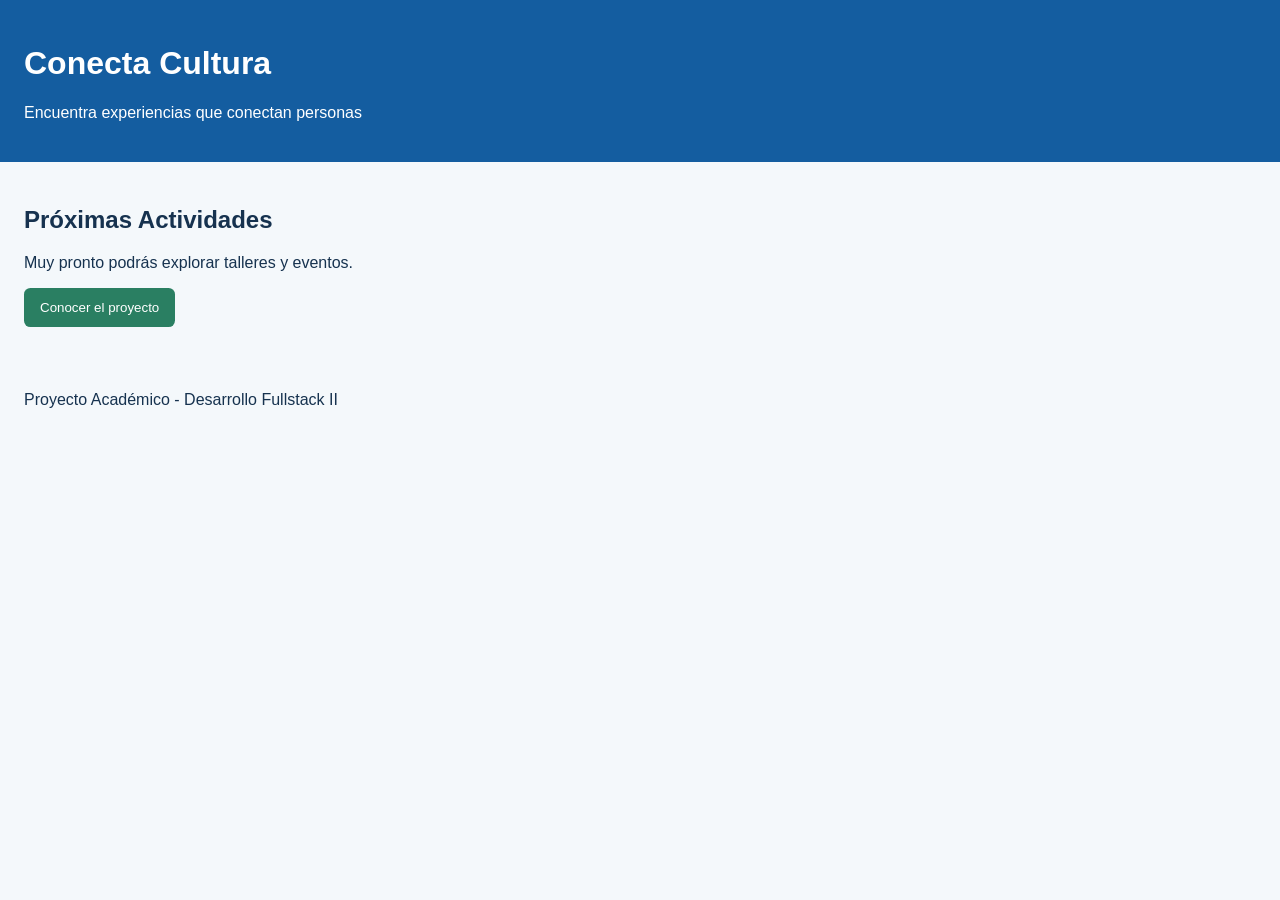
==== index.html @ af3a27f0 "chore: crear estructura inicial de proyecto" ====
<!DOCTYPE html>
<html lang="en">
<head>
    <meta charset="UTF-8">
    <meta name="viewport" content="width=device-width, initial-scale=1.0">
    <title>Conecta Cultura</title>
    <link rel="stylesheet" href="assets/css/estilos.css">
</head>
<body>
    <header>
        <h1>Conecta Cultura </h1>
        <p>Encuentra experiencias que conectan personas</p>
    </header>
    <main>
        <section>
            <h2>Próximas Actividades</h2>
            <p>Muy pronto podrás explorar talleres y eventos.</p>
            <button id="boton-bienvenida" type="button">Conocer el proyecto</button>
        </section>
    </main>

    <footer>
        <p> Proyecto Académico - Desarrollo Fullstack II</p>
    </footer>

    <script src="assets/js/app.js"></script>
</body>
</html>
---- assets/css/estilos.css ----
* {
  box-sizing: border-box;
}

body {
  margin: 0;
  font-family: Arial, sans-serif;
  color: #16324f;
  background-color: #f4f8fb;
}

header,
main,
footer {
  padding: 1.5rem;
}

header {
  color: #ffffff;
  background-color: #145da0;
}

button {
  padding: 0.75rem 1rem;
  color: #ffffff;
  background-color: #2a7f62;
  border: 0;
  border-radius: 0.4rem;
  cursor: pointer;
}
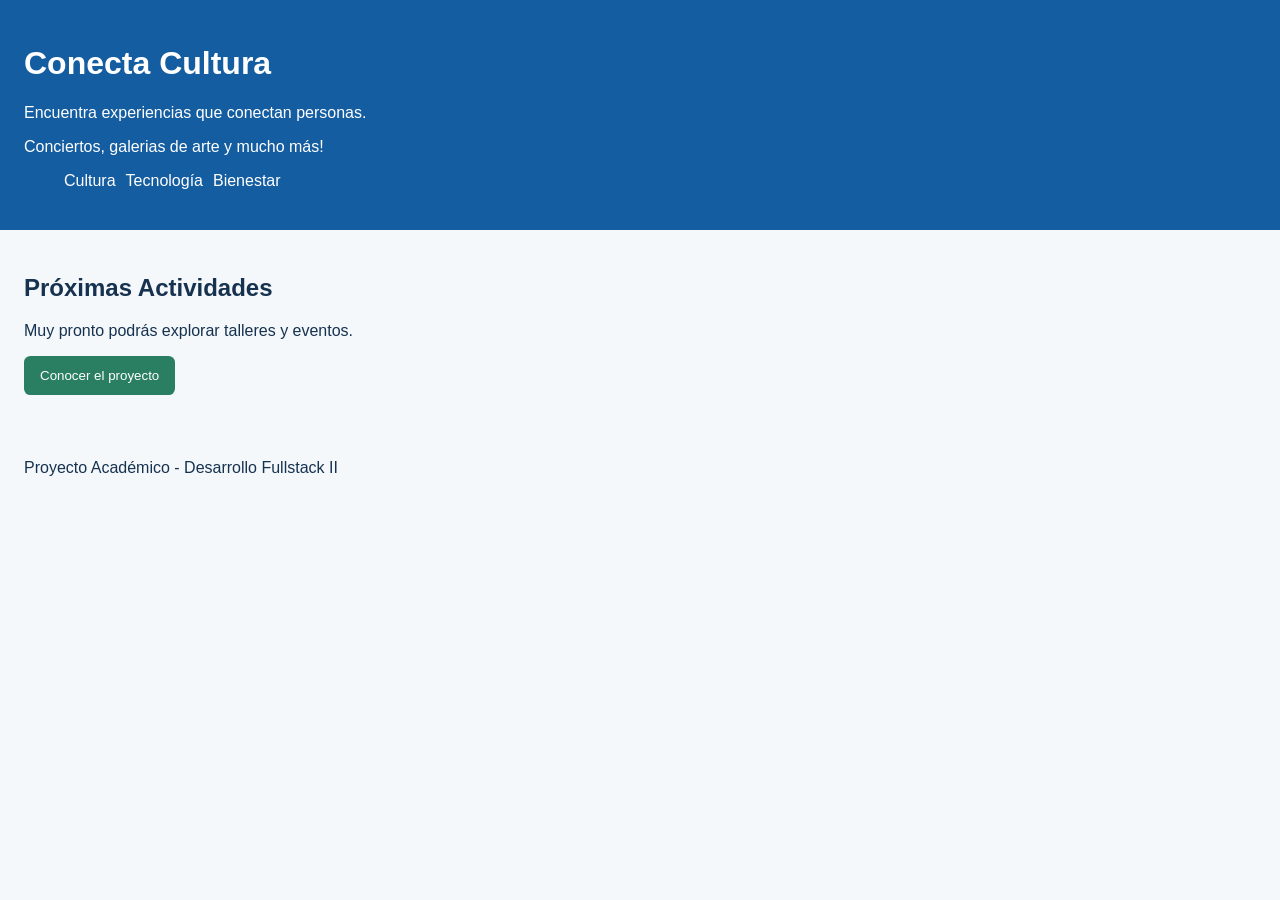
==== commit 07d902a7: "feat: personalizar contenido inicial." ====
--- a/index.html
+++ b/index.html
@@ -9,7 +9,13 @@
 <body>
     <header>
         <h1>Conecta Cultura </h1>
-        <p>Encuentra experiencias que conectan personas</p>
+        <p>Encuentra experiencias que conectan personas.</p>
+        <p name="mensaje-inicial">Conciertos, galerias de arte y mucho más!</p>
+        <ul class="menu">
+            <li>Cultura</li>
+            <li>Tecnología</li>
+            <li>Bienestar</li>
+        </ul>
     </header>
     <main>
         <section>
--- a/assets/css/estilos.css
+++ b/assets/css/estilos.css
@@ -28,3 +28,15 @@
   border-radius: 0.4rem;
   cursor: pointer;
 }
+
+.mensaje-inicial {
+    background-color: #6c64e1;
+    color: #ffffff;
+    padding: 1rem;
+}
+
+.menu {
+    display: flex;
+    list-style: none;
+    gap: 10px; 
+}
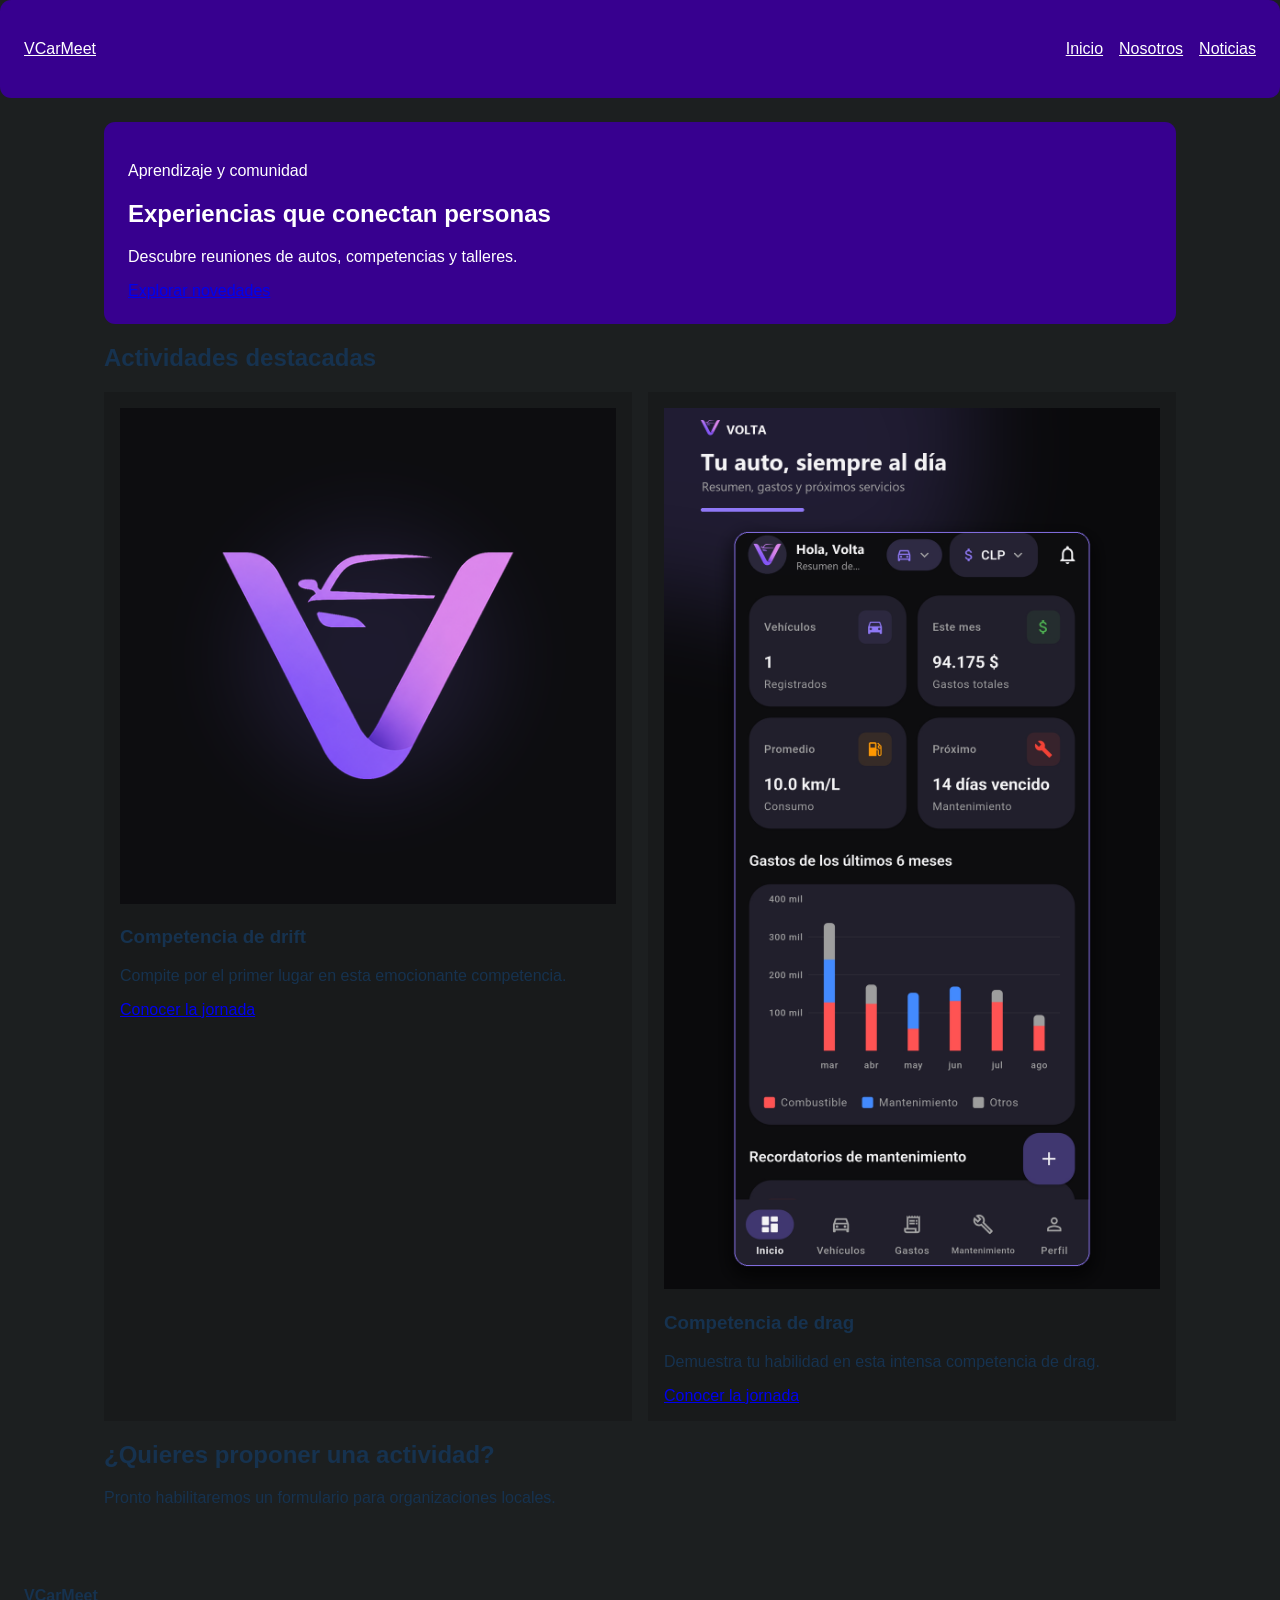
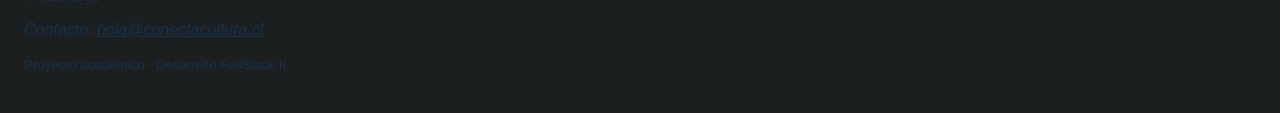
==== commit 91bc718f: "Feat: Creación y modificacion de index.html, nosotros.html, noticia-detalle-1, noticia-detalle-2, no" ====
--- a/index.html
+++ b/index.html
@@ -1,34 +1,65 @@
 <!DOCTYPE html>
-<html lang="en">
+<html lang="es">
 <head>
-    <meta charset="UTF-8">
-    <meta name="viewport" content="width=device-width, initial-scale=1.0">
-    <title>Conecta Cultura</title>
-    <link rel="stylesheet" href="assets/css/estilos.css">
+  <meta charset="UTF-8">
+  <meta name="viewport" content="width=device-width, initial-scale=1.0">
+  <meta name="description" content="Actividades y noticias de VCarMeet">
+  <title>Inicio | VCarMeet</title>
+  <link rel="stylesheet" href="assets/css/estilos.css">
 </head>
 <body>
-    <header>
-        <h1>Conecta Cultura </h1>
-        <p>Encuentra experiencias que conectan personas.</p>
-        <p name="mensaje-inicial">Conciertos, galerias de arte y mucho más!</p>
-        <ul class="menu">
-            <li>Cultura</li>
-            <li>Tecnología</li>
-            <li>Bienestar</li>
-        </ul>
+  <a class="salto-contenido" href="#contenido-principal">Ir al contenido</a>
+  <header class="cabecera-sitio">
+    <a class="marca" href="index.html">VCarMeet</a>
+    <nav aria-label="Navegación principal">
+      <ul class="menu">
+        <li><a href="index.html" aria-current="page">Inicio</a></li>
+        <li><a href="nosotros.html">Nosotros</a></li>
+        <li><a href="noticias.html">Noticias</a></li>
+      </ul>
+    </nav>
+  </header>
+
+  <main id="contenido-principal">
+    <header class="encabezado-pagina">
+    <section class="presentacion">
+      <p class="etiqueta">Aprendizaje y comunidad</p>
+      <h1>Experiencias que conectan personas</h1>
+      <p>Descubre reuniones de autos, competencias y talleres.</p>
+      <a class="boton" href="noticias.html">Explorar novedades</a>
+    </section>
     </header>
-    <main>
-        <section>
-            <h2>Próximas Actividades</h2>
-            <p>Muy pronto podrás explorar talleres y eventos.</p>
-            <button id="boton-bienvenida" type="button">Conocer el proyecto</button>
-        </section>
-    </main>
 
-    <footer>
-        <p> Proyecto Académico - Desarrollo Fullstack II</p>
-    </footer>
+    <section aria-labelledby="titulo-actividades">
+      <h2 id="titulo-actividades">Actividades destacadas</h2>
+      <div class="grilla-tarjetas">
+        <article class="tarjeta">
+          <img src="assets/img/icon.png"
+               alt="Participantes fotografiando edificios del barrio">
+          <h3>Competencia de drift</h3>
+          <p>Compite por el primer lugar en esta emocionante competencia.</p>
+          <a href="noticia-detalle-1.html">Conocer la jornada</a>
+        </article>
+        <article class="tarjeta">
+          <img src="assets/img/home.png"
+               alt="Manos plantando una hierba en un huerto comunitario">
+          <h3>Competencia de drag</h3>
+          <p>Demuestra tu habilidad en esta intensa competencia de drag.</p>
+          <a href="noticia-detalle-2.html">Conocer la jornada</a>
+        </article>
+      </div>
+    </section>
 
-    <script src="assets/js/app.js"></script>
+    <aside class="aviso" aria-labelledby="titulo-aviso">
+      <h2 id="titulo-aviso">¿Quieres proponer una actividad?</h2>
+      <p>Pronto habilitaremos un formulario para organizaciones locales.</p>
+    </aside>
+  </main>
+
+  <footer class="pie-sitio">
+    <p><strong>VCarMeet</strong></p>
+    <address>Contacto: <a href="mailto:hola@conectacultura.cl">hola@conectacultura.cl</a></address>
+    <p><small>Proyecto académico · Desarrollo FullStack II</small></p>
+  </footer>
+  <script src="assets/js/app.js"></script>
 </body>
-</html>
--- a/assets/css/estilos.css
+++ b/assets/css/estilos.css
@@ -6,7 +6,7 @@
   margin: 0;
   font-family: Arial, sans-serif;
   color: #16324f;
-  background-color: #f4f8fb;
+  background-color: #1C1F20;
 }
 
 header,
@@ -17,7 +17,8 @@
 
 header {
   color: #ffffff;
-  background-color: #145da0;
+  background-color: #37008F;
+  border-radius: 0.7rem;
 }
 
 button {
@@ -39,4 +40,56 @@
     display: flex;
     list-style: none;
     gap: 10px; 
-}+}
+
+.cabecera-sitio,
+.menu,
+.grilla-tarjetas {
+  display: flex;
+  gap: 1rem;
+}
+
+.cabecera-sitio {
+  align-items: center;
+  justify-content: space-between;
+}
+
+.menu {
+  padding: 0;
+  list-style: none;
+}
+
+.marca,
+.menu a,
+.pie-sitio a {
+  color: inherit;
+}
+
+main {
+  max-width: 70rem;
+  margin-inline: auto;
+}
+
+.grilla-tarjetas {
+  flex-wrap: wrap;
+}
+
+.tarjeta {
+  flex: 1 1 18rem;
+  padding: 1rem;
+  background: #181A1B;
+}
+
+img {
+  max-width: 100%;
+  height: auto;
+}
+
+.salto-contenido {
+  position: absolute;
+  left: -10000px;
+}
+
+.salto-contenido:focus {
+  position: static;
+}
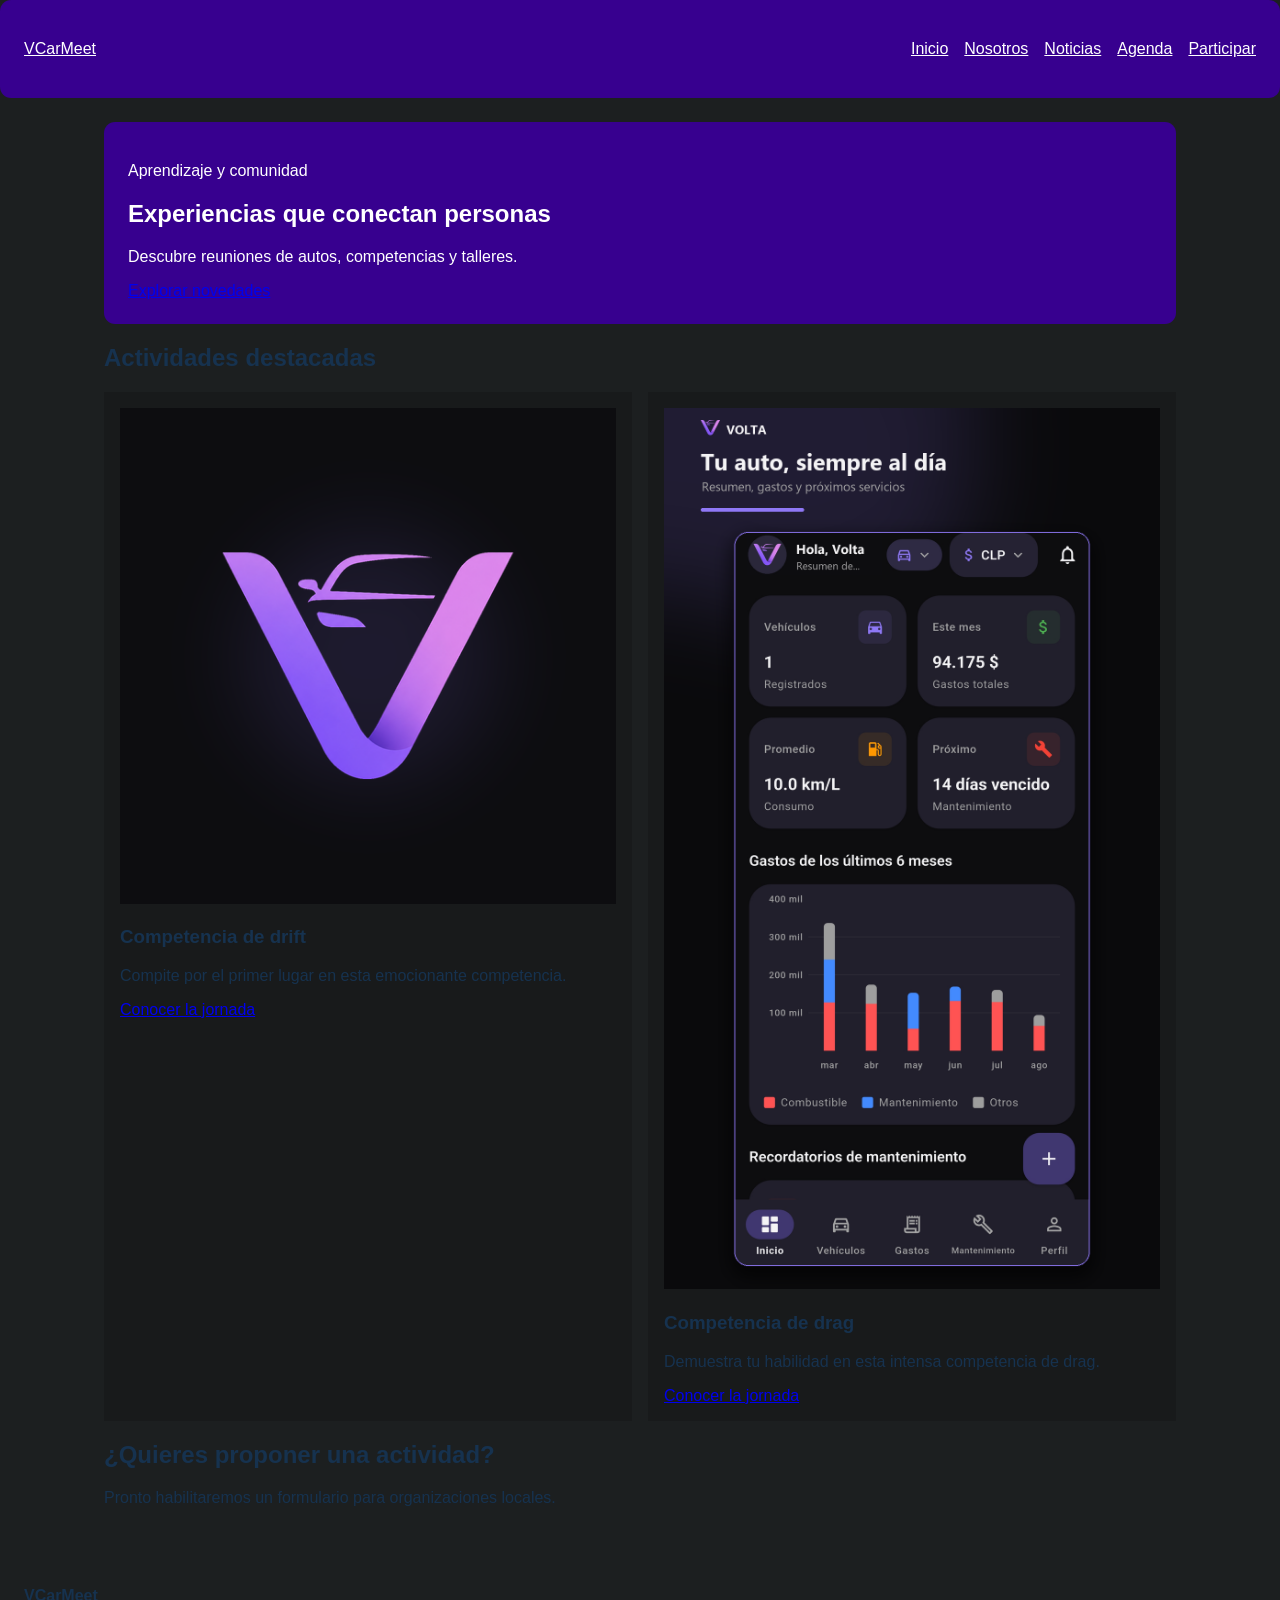
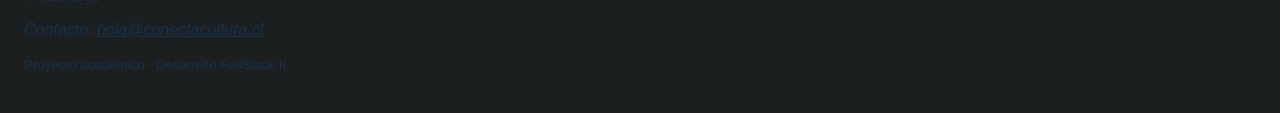
==== commit b709679a: "feat: Agregar agenda semántica de actividades e incorporación de formulario de participación." ====
--- a/index.html
+++ b/index.html
@@ -16,6 +16,8 @@
         <li><a href="index.html" aria-current="page">Inicio</a></li>
         <li><a href="nosotros.html">Nosotros</a></li>
         <li><a href="noticias.html">Noticias</a></li>
+        <li><a href="agenda.html" aria-current="page">Agenda</a></li>
+        <li><a href="participar.html">Participar</a></li>
       </ul>
     </nav>
   </header>
--- a/assets/css/estilos.css
+++ b/assets/css/estilos.css
@@ -93,3 +93,59 @@
 .salto-contenido:focus {
   position: static;
 }
+
+.tabla-contenedor {
+  max-width: 100%;
+  overflow-x: auto;
+}
+
+table {
+  width: 100%;
+  border-collapse: collapse;
+  background-color: #ffffff;
+}
+
+caption {
+  padding: 0.75rem;
+  font-weight: bold;
+  text-align: left;
+}
+
+th,
+td {
+  padding: 0.75rem;
+  border: 1px solid #b8c4cf;
+  text-align: left;
+}
+
+thead {
+  color: #ffffff;
+  background-color: #37008F;
+}
+
+.formulario {
+  display: grid;
+  gap: 1rem;
+  max-width: 42rem;
+}
+
+.formulario fieldset {
+  display: grid;
+  gap: 0.75rem;
+  padding: 1rem;
+  border: 1px solid #b8c4cf;
+}
+
+.formulario input,
+.formulario select,
+.formulario textarea {
+  width: 100%;
+  padding: 0.7rem;
+  font: inherit;
+}
+
+.formulario input[type="radio"],
+.formulario input[type="checkbox"] {
+  width: auto;
+}
+
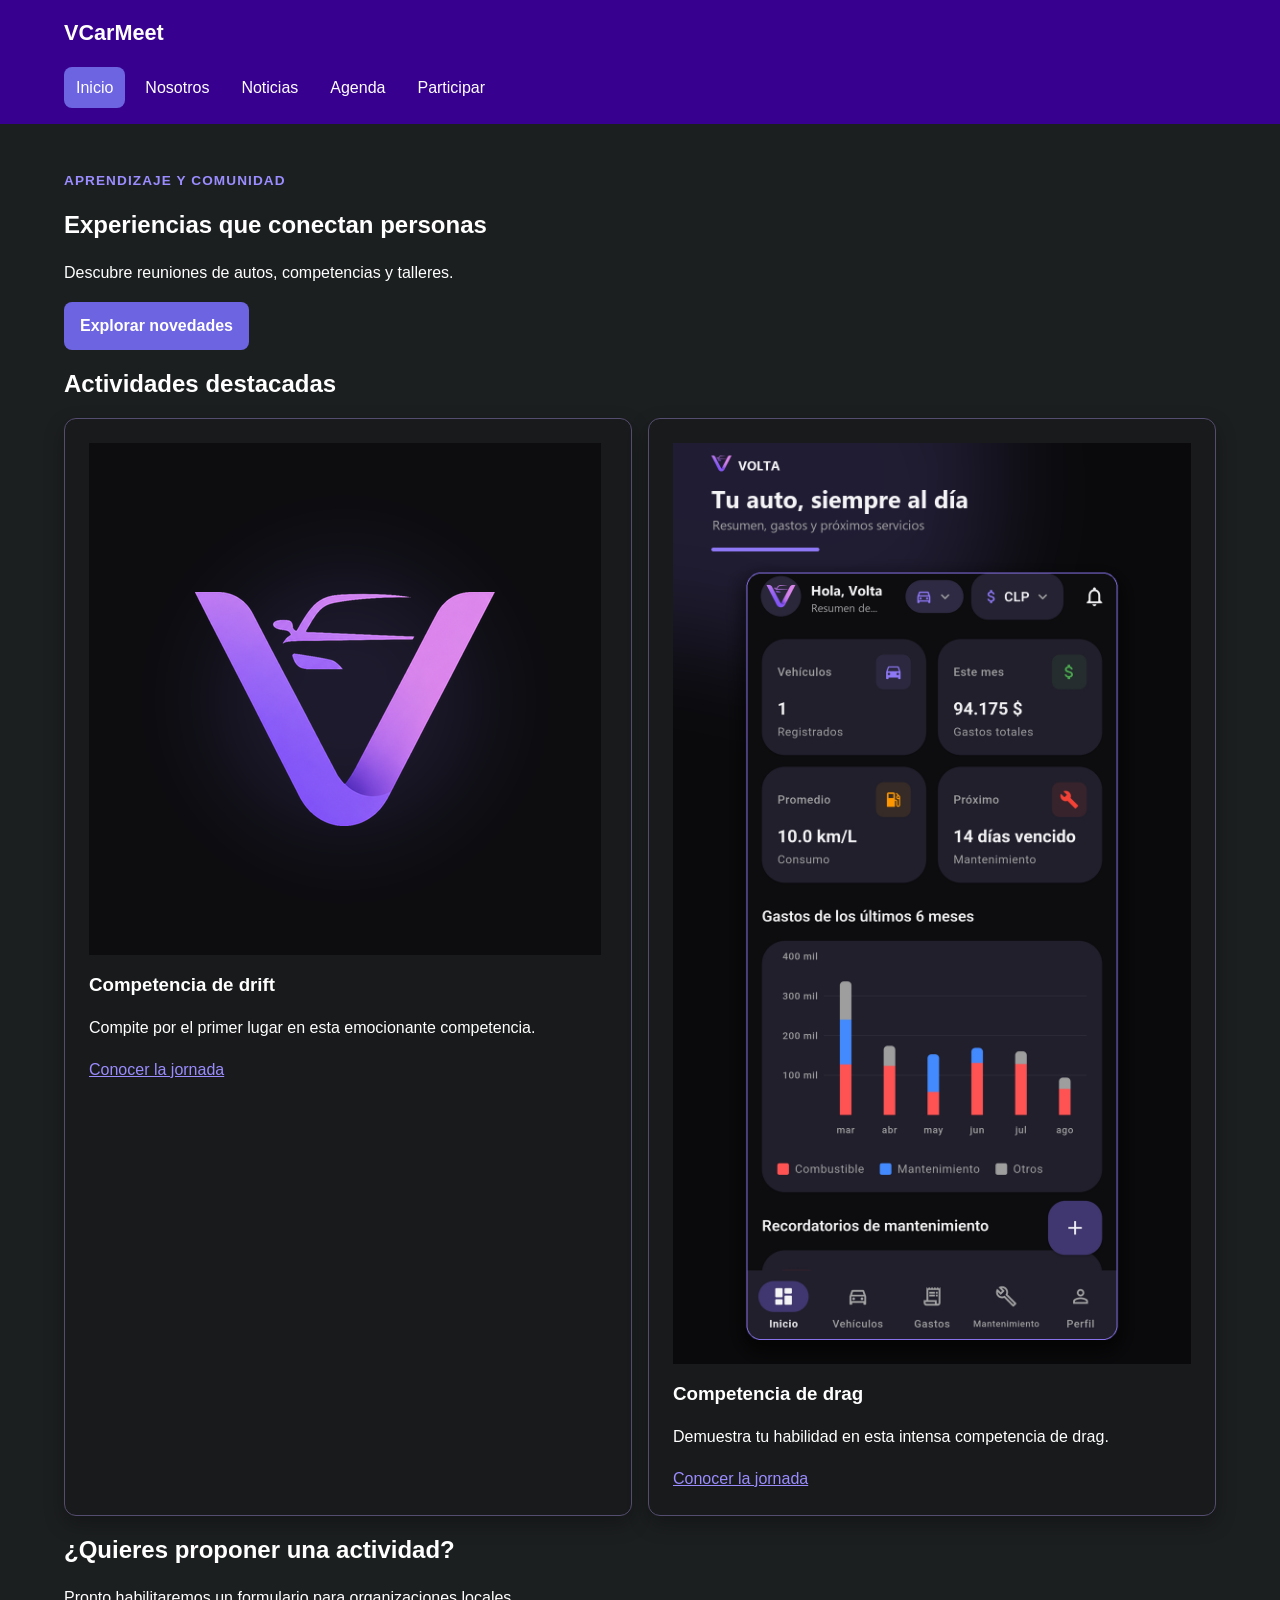
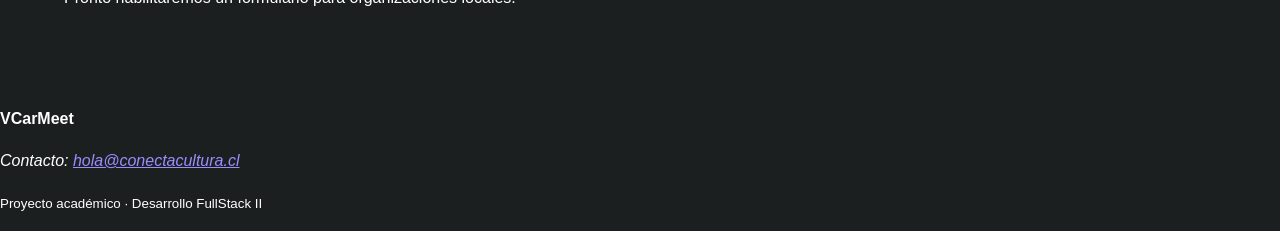
==== commit 6602b998: "Feature: Diseño" ====
--- a/index.html
+++ b/index.html
@@ -16,7 +16,7 @@
         <li><a href="index.html" aria-current="page">Inicio</a></li>
         <li><a href="nosotros.html">Nosotros</a></li>
         <li><a href="noticias.html">Noticias</a></li>
-        <li><a href="agenda.html" aria-current="page">Agenda</a></li>
+        <li><a href="agenda.html">Agenda</a></li>
         <li><a href="participar.html">Participar</a></li>
       </ul>
     </nav>
--- a/assets/css/estilos.css
+++ b/assets/css/estilos.css
@@ -1,97 +1,149 @@
-* {
+/* 1. Variables */
+/* 2. Base y tipografía */
+/* 3. Estructura */
+/* 4. Navegación */
+/* 5. Componentes */
+/* 6. Tablas y formularios */
+/* 7. Multimedia y utilidades */
+
+:root {
+  --color-primario: #6c64e1;
+  --color-primario-oscuro: #37008f;
+  --color-secundario: #9b8cff;
+  --color-acento: #c5b8ff;
+  --color-texto: #ffffff;
+  --color-texto-suave: #c9c5dc;
+  --color-fondo: #1c1f20;
+  --color-superficie: #181a1b;
+  --color-borde: #554d70;
+  --fuente-base: Arial, Helvetica, sans-serif;
+  --radio: 0.75rem;
+  --sombra: 0 0.5rem 1.25rem rgb(0 0 0 / 30%);
+  --ancho-contenido: 72rem;
+}
+
+*,
+*::before,
+*::after {
   box-sizing: border-box;
+}
+
+html {
+  scroll-behavior: smooth;
 }
 
 body {
   margin: 0;
-  font-family: Arial, sans-serif;
-  color: #16324f;
-  background-color: #1C1F20;
-}
-
-header,
-main,
-footer {
-  padding: 1.5rem;
-}
-
-header {
-  color: #ffffff;
-  background-color: #37008F;
-  border-radius: 0.7rem;
-}
-
-button {
-  padding: 0.75rem 1rem;
-  color: #ffffff;
-  background-color: #2a7f62;
-  border: 0;
-  border-radius: 0.4rem;
-  cursor: pointer;
-}
-
-.mensaje-inicial {
-    background-color: #6c64e1;
-    color: #ffffff;
-    padding: 1rem;
+  color: var(--color-texto);
+  background: var(--color-fondo);
+  font-family: var(--fuente-base);
+  font-size: 1rem;
+  line-height: 1.6;
+}
+
+img,
+video {
+  display: block;
+  max-width: 100%;
+  height: auto;
+}
+
+a {
+  color: var(--color-secundario);
+}
+
+h1,
+h2,
+h3 {
+  line-height: 1.2;
+  text-wrap: balance;
+}
+
+main {
+  width: min(100% - 2rem, var(--ancho-contenido));
+  margin-inline: auto;
+}
+
+main {
+  padding-block: 2rem 4rem;
+}
+
+section + section {
+  margin-top: 3rem;
+}
+
+.cabecera-sitio {
+  padding: 1rem max(1rem, calc((100% - var(--ancho-contenido)) / 2));
+  color: #ffffff;
+  background: var(--color-primario-oscuro);
+}
+
+.marca {
+  color: #ffffff;
+  font-size: 1.35rem;
+  font-weight: 700;
+  text-decoration: none;
 }
 
 .menu {
-    display: flex;
-    list-style: none;
-    gap: 10px; 
-}
-
-.cabecera-sitio,
-.menu,
-.grilla-tarjetas {
   display: flex;
-  gap: 1rem;
-}
-
-.cabecera-sitio {
-  align-items: center;
-  justify-content: space-between;
-}
-
-.menu {
+  flex-wrap: wrap;
+  gap: 0.5rem;
+  margin: 1rem 0 0;
   padding: 0;
   list-style: none;
 }
 
-.marca,
-.menu a,
-.pie-sitio a {
-  color: inherit;
-}
-
-main {
-  max-width: 70rem;
-  margin-inline: auto;
-}
-
-.grilla-tarjetas {
-  flex-wrap: wrap;
-}
-
-.tarjeta {
-  flex: 1 1 18rem;
-  padding: 1rem;
-  background: #181A1B;
-}
-
-img {
-  max-width: 100%;
-  height: auto;
-}
-
-.salto-contenido {
-  position: absolute;
-  left: -10000px;
-}
-
-.salto-contenido:focus {
-  position: static;
+.menu a {
+  display: inline-block;
+  padding: 0.5rem 0.75rem;
+  color: #ffffff;
+  border-radius: 0.5rem;
+  text-decoration: none;
+}
+
+.menu a:hover,
+.menu a[aria-current="page"] {
+  background: var(--color-primario);
+}
+
+.etiqueta {
+  margin-bottom: 0.25rem;
+  color: var(--color-secundario);
+  font-size: 0.85rem;
+  font-weight: 700;
+  letter-spacing: 0.08em;
+  text-transform: uppercase;
+}
+
+.tarjeta,
+.mensaje-confirmacion,
+.formulario fieldset {
+  padding: 1.5rem;
+  background: var(--color-superficie);
+  border: 1px solid var(--color-borde);
+  border-radius: var(--radio);
+  box-shadow: var(--sombra);
+}
+
+.boton,
+button {
+  display: inline-block;
+  width: fit-content;
+  padding: 0.7rem 1rem;
+  color: #ffffff;
+  background: var(--color-primario);
+  border: 0;
+  border-radius: 0.5rem;
+  font: inherit;
+  font-weight: 700;
+  text-decoration: none;
+  cursor: pointer;
+}
+
+.boton:hover,
+button:hover {
+  background: var(--color-primario-oscuro);
 }
 
 .tabla-contenedor {
@@ -102,25 +154,24 @@
 table {
   width: 100%;
   border-collapse: collapse;
-  background-color: #ffffff;
-}
-
-caption {
-  padding: 0.75rem;
-  font-weight: bold;
-  text-align: left;
-}
-
+  background: var(--color-superficie);
+}
+
+caption,
 th,
 td {
   padding: 0.75rem;
-  border: 1px solid #b8c4cf;
   text-align: left;
 }
 
+th,
+td {
+  border: 1px solid var(--color-borde);
+}
+
 thead {
   color: #ffffff;
-  background-color: #37008F;
+  background: var(--color-primario-oscuro);
 }
 
 .formulario {
@@ -132,8 +183,6 @@
 .formulario fieldset {
   display: grid;
   gap: 0.75rem;
-  padding: 1rem;
-  border: 1px solid #b8c4cf;
 }
 
 .formulario input,
@@ -141,6 +190,10 @@
 .formulario textarea {
   width: 100%;
   padding: 0.7rem;
+  color: var(--color-texto);
+  background: var(--color-superficie);
+  border: 1px solid var(--color-borde);
+  border-radius: 0.4rem;
   font: inherit;
 }
 
@@ -149,3 +202,41 @@
   width: auto;
 }
 
+:focus-visible {
+  outline: 3px solid var(--color-acento);
+  outline-offset: 3px;
+}
+
+input:required,
+select:required,
+textarea:required {
+  border-left: 0.3rem solid var(--color-primario);
+}
+
+input:focus,
+select:focus,
+textarea:focus {
+  border-color: var(--color-primario);
+}
+
+.salto-contenido {
+  position: absolute;
+  padding: 0.6rem 1rem;
+  color: #ffffff;
+  background: var(--color-primario-oscuro);
+  transform: translateY(-150%);
+}
+
+.salto-contenido:focus {
+  transform: translateY(0);
+}
+
+.grilla-tarjetas {
+  display: flex;
+  flex-wrap: wrap;
+  gap: 1rem;
+}
+
+.grilla-tarjetas .tarjeta {
+  flex: 1 1 18rem;
+}
